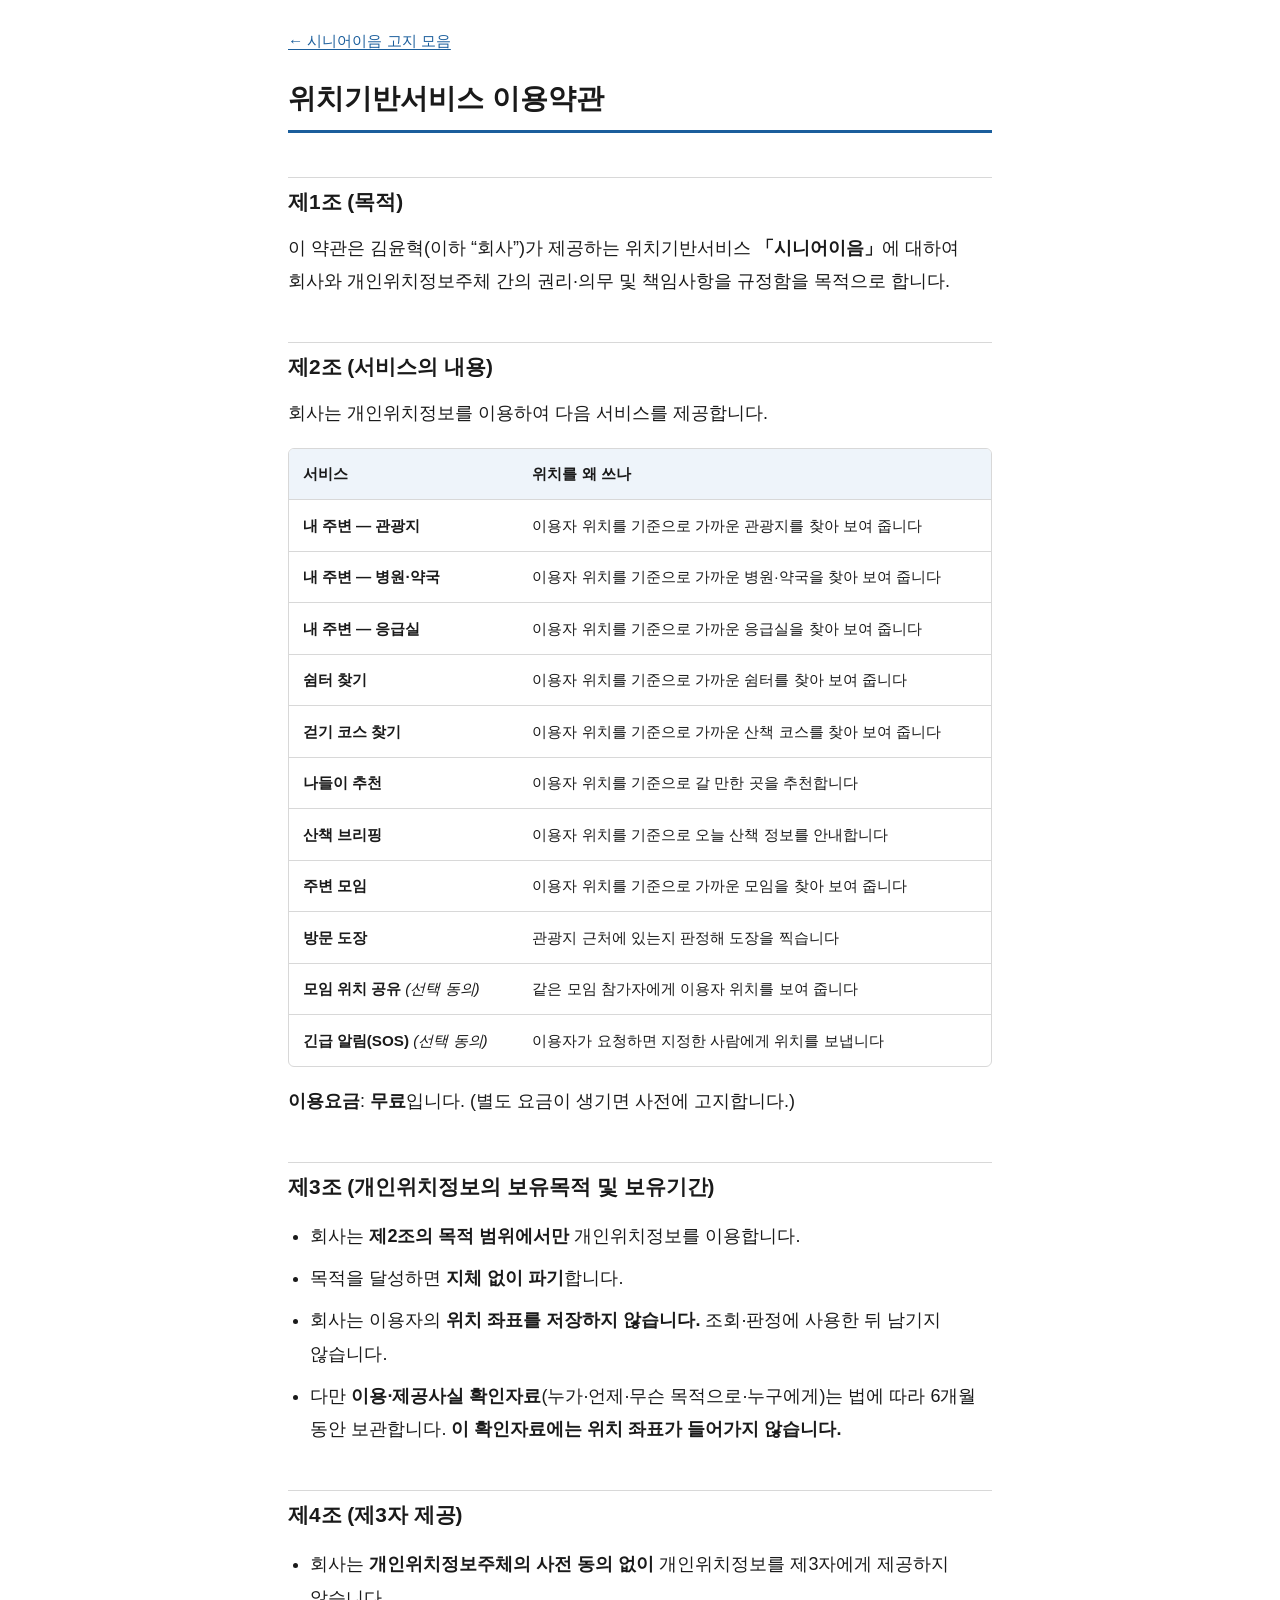
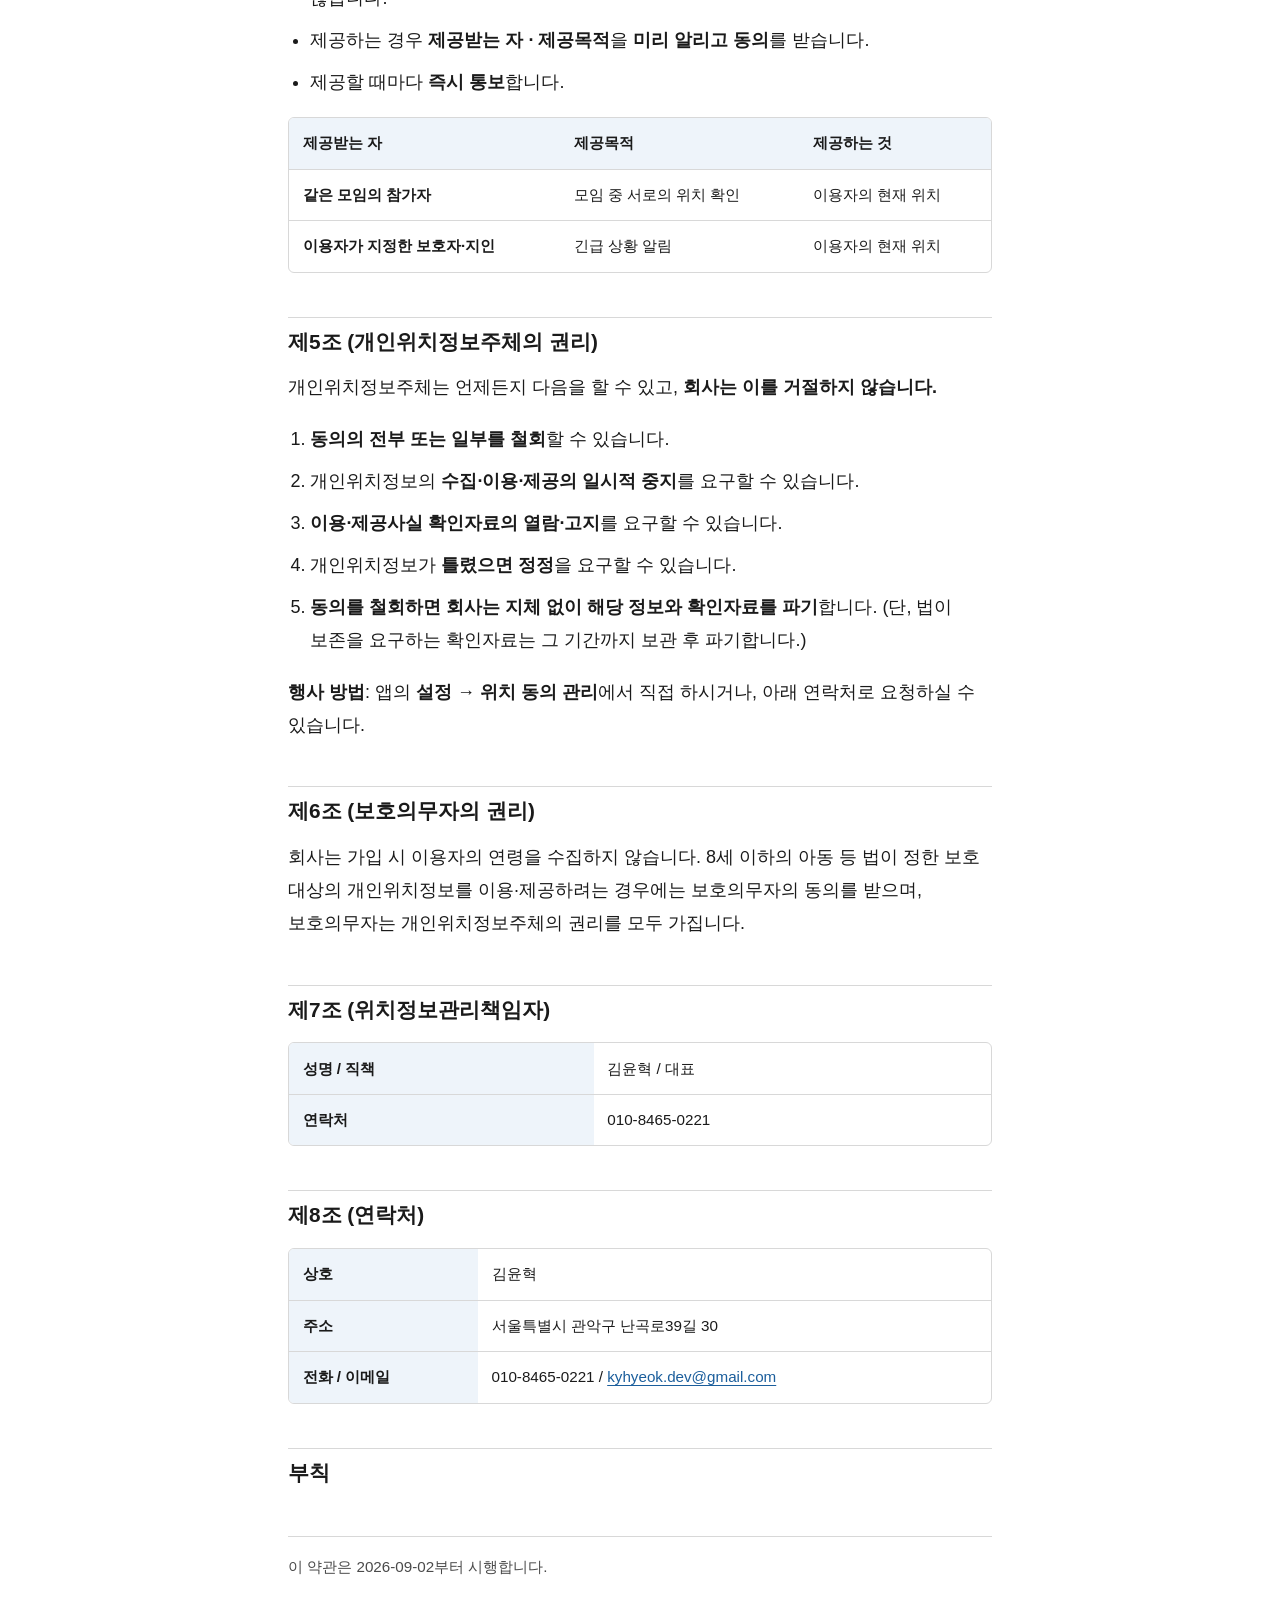
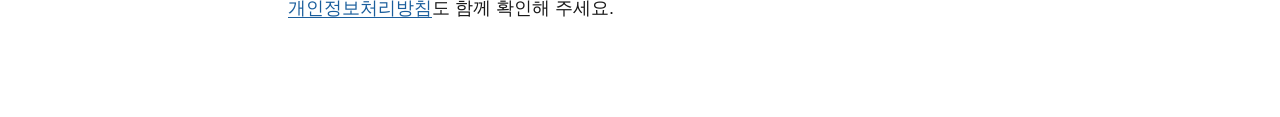
==== location-terms/index.html @ 217b523b "시니어이음 법적 고지 페이지 — 방침·위치약관·계정삭제 3장 정본은 seniorhub-app/docs/2026-08-02-스토어-등록-서식/ 의 마크다운이고 이것은 게시용 사본이다" ====
<!doctype html>
<html lang="ko">
<head>
<meta charset="utf-8">
<meta name="viewport" content="width=device-width, initial-scale=1">
<title>위치기반서비스 이용약관 — 시니어이음</title>
<meta name="description" content="시니어이음 위치기반서비스 이용약관">
<link rel="stylesheet" href="../style.css">
</head>
<body>
<main>
<a class="back" href="../">← 시니어이음 고지 모음</a>

<h1>위치기반서비스 이용약관</h1>

<h2>제1조 (목적)</h2>

<p>이 약관은 김윤혁(이하 &ldquo;회사&rdquo;)가 제공하는 위치기반서비스
<strong>「시니어이음」</strong>에 대하여 회사와 개인위치정보주체 간의 권리·의무 및 책임사항을
규정함을 목적으로 합니다.</p>

<h2>제2조 (서비스의 내용)</h2>

<p>회사는 개인위치정보를 이용하여 다음 서비스를 제공합니다.</p>

<div class="table-wrap">
<table>
<thead><tr><th>서비스</th><th>위치를 왜 쓰나</th></tr></thead>
<tbody>
<tr><td><strong>내 주변 — 관광지</strong></td><td>이용자 위치를 기준으로 가까운 관광지를 찾아 보여 줍니다</td></tr>
<tr><td><strong>내 주변 — 병원·약국</strong></td><td>이용자 위치를 기준으로 가까운 병원·약국을 찾아 보여 줍니다</td></tr>
<tr><td><strong>내 주변 — 응급실</strong></td><td>이용자 위치를 기준으로 가까운 응급실을 찾아 보여 줍니다</td></tr>
<tr><td><strong>쉼터 찾기</strong></td><td>이용자 위치를 기준으로 가까운 쉼터를 찾아 보여 줍니다</td></tr>
<tr><td><strong>걷기 코스 찾기</strong></td><td>이용자 위치를 기준으로 가까운 산책 코스를 찾아 보여 줍니다</td></tr>
<tr><td><strong>나들이 추천</strong></td><td>이용자 위치를 기준으로 갈 만한 곳을 추천합니다</td></tr>
<tr><td><strong>산책 브리핑</strong></td><td>이용자 위치를 기준으로 오늘 산책 정보를 안내합니다</td></tr>
<tr><td><strong>주변 모임</strong></td><td>이용자 위치를 기준으로 가까운 모임을 찾아 보여 줍니다</td></tr>
<tr><td><strong>방문 도장</strong></td><td>관광지 근처에 있는지 판정해 도장을 찍습니다</td></tr>
<tr><td><strong>모임 위치 공유</strong> <em>(선택 동의)</em></td><td>같은 모임 참가자에게 이용자 위치를 보여 줍니다</td></tr>
<tr><td><strong>긴급 알림(SOS)</strong> <em>(선택 동의)</em></td><td>이용자가 요청하면 지정한 사람에게 위치를 보냅니다</td></tr>
</tbody>
</table>
</div>

<p><strong>이용요금</strong>: <strong>무료</strong>입니다. (별도 요금이 생기면 사전에 고지합니다.)</p>

<h2>제3조 (개인위치정보의 보유목적 및 보유기간)</h2>

<ul>
<li>회사는 <strong>제2조의 목적 범위에서만</strong> 개인위치정보를 이용합니다.</li>
<li>목적을 달성하면 <strong>지체 없이 파기</strong>합니다.</li>
<li>회사는 이용자의 <strong>위치 좌표를 저장하지 않습니다.</strong> 조회·판정에 사용한 뒤 남기지 않습니다.</li>
<li>다만 <strong>이용·제공사실 확인자료</strong>(누가·언제·무슨 목적으로·누구에게)는 법에 따라
6개월 동안 보관합니다.
<strong>이 확인자료에는 위치 좌표가 들어가지 않습니다.</strong></li>
</ul>

<h2>제4조 (제3자 제공)</h2>

<ul>
<li>회사는 <strong>개인위치정보주체의 사전 동의 없이</strong> 개인위치정보를 제3자에게 제공하지 않습니다.</li>
<li>제공하는 경우 <strong>제공받는 자 · 제공목적</strong>을 <strong>미리 알리고 동의</strong>를 받습니다.</li>
<li>제공할 때마다 <strong>즉시 통보</strong>합니다.</li>
</ul>

<div class="table-wrap">
<table>
<thead><tr><th>제공받는 자</th><th>제공목적</th><th>제공하는 것</th></tr></thead>
<tbody>
<tr><td><strong>같은 모임의 참가자</strong></td><td>모임 중 서로의 위치 확인</td><td>이용자의 현재 위치</td></tr>
<tr><td><strong>이용자가 지정한 보호자·지인</strong></td><td>긴급 상황 알림</td><td>이용자의 현재 위치</td></tr>
</tbody>
</table>
</div>

<h2>제5조 (개인위치정보주체의 권리)</h2>

<p>개인위치정보주체는 언제든지 다음을 할 수 있고, <strong>회사는 이를 거절하지 않습니다.</strong></p>

<ol>
<li><strong>동의의 전부 또는 일부를 철회</strong>할 수 있습니다.</li>
<li>개인위치정보의 <strong>수집·이용·제공의 일시적 중지</strong>를 요구할 수 있습니다.</li>
<li><strong>이용·제공사실 확인자료의 열람·고지</strong>를 요구할 수 있습니다.</li>
<li>개인위치정보가 <strong>틀렸으면 정정</strong>을 요구할 수 있습니다.</li>
<li><strong>동의를 철회하면 회사는 지체 없이 해당 정보와 확인자료를 파기</strong>합니다.
(단, 법이 보존을 요구하는 확인자료는 그 기간까지 보관 후 파기합니다.)</li>
</ol>

<p><strong>행사 방법</strong>: 앱의 <strong>설정 → 위치 동의 관리</strong>에서 직접 하시거나,
아래 연락처로 요청하실 수 있습니다.</p>

<h2>제6조 (보호의무자의 권리)</h2>

<p>회사는 가입 시 이용자의 연령을 수집하지 않습니다.
8세 이하의 아동 등 법이 정한 보호 대상의 개인위치정보를 이용·제공하려는 경우에는
보호의무자의 동의를 받으며, 보호의무자는 개인위치정보주체의 권리를 모두 가집니다.</p>

<h2>제7조 (위치정보관리책임자)</h2>

<div class="table-wrap">
<table>
<tbody>
<tr><th>성명 / 직책</th><td>김윤혁 / 대표</td></tr>
<tr><th>연락처</th><td>010-8465-0221</td></tr>
</tbody>
</table>
</div>

<h2>제8조 (연락처)</h2>

<div class="table-wrap">
<table>
<tbody>
<tr><th>상호</th><td>김윤혁</td></tr>
<tr><th>주소</th><td>서울특별시 관악구 난곡로39길 30</td></tr>
<tr><th>전화 / 이메일</th><td>010-8465-0221 / <a href="mailto:kyhyeok.dev@gmail.com">kyhyeok.dev@gmail.com</a></td></tr>
</tbody>
</table>
</div>

<h2>부칙</h2>

<p class="updated">이 약관은 2026-09-02부터 시행합니다.</p>

<p><a href="../privacy/">개인정보처리방침</a>도 함께 확인해 주세요.</p>

</main>
</body>
</html>
---- style.css ----
/* 시니어이음 법적 고지 페이지 공통 스타일
   판정 기준: 시니어 이용자가 휴대전화에서 읽는다 — 글자를 크게, 대비를 높게, 표는 가로 스크롤. */

:root {
  --bg: #ffffff;
  --fg: #1a1a1a;
  --muted: #4a4a4a;
  --line: #d8d8d8;
  --accent: #1b5e9c;
  --accent-bg: #eef4fa;
  --warn-bg: #fff4e5;
  --warn-line: #e0a24a;
  --max: 44rem;
}

@media (prefers-color-scheme: dark) {
  :root {
    --bg: #16181c;
    --fg: #e9e9ea;
    --muted: #b3b5ba;
    --line: #33363d;
    --accent: #7fb4e8;
    --accent-bg: #1d2733;
    --warn-bg: #2e2415;
    --warn-line: #8a6a2f;
  }
}

* { box-sizing: border-box; }

html { -webkit-text-size-adjust: 100%; }

body {
  margin: 0;
  padding: 1.5rem 1.25rem 5rem;
  background: var(--bg);
  color: var(--fg);
  font-family: -apple-system, BlinkMacSystemFont, "Apple SD Gothic Neo",
    "Malgun Gothic", "맑은 고딕", "Noto Sans KR", sans-serif;
  /* 시니어 기준: 본문 18px 이상 · 줄간격 1.85 */
  font-size: 18px;
  line-height: 1.85;
  word-break: keep-all;      /* 한글 단어 중간에서 안 끊기게 */
  overflow-wrap: break-word;
}

main { max-width: var(--max); margin: 0 auto; }

h1 {
  font-size: 1.75rem;
  line-height: 1.4;
  margin: 0 0 1.5rem;
  padding-bottom: 0.75rem;
  border-bottom: 3px solid var(--accent);
}

h2 {
  font-size: 1.3rem;
  line-height: 1.5;
  margin: 2.75rem 0 0.9rem;
  padding-top: 0.5rem;
  border-top: 1px solid var(--line);
}

h3 {
  font-size: 1.1rem;
  margin: 1.9rem 0 0.6rem;
  color: var(--accent);
}

p, li { margin: 0.7rem 0; }
ul, ol { padding-left: 1.4rem; }
li { margin: 0.55rem 0; }

strong { font-weight: 700; }

a {
  color: var(--accent);
  text-underline-offset: 3px;
}

/* 표 — 좁은 화면에서 본문을 밀지 않도록 자기 안에서만 가로 스크롤 */
.table-wrap {
  overflow-x: auto;
  -webkit-overflow-scrolling: touch;
  margin: 1.1rem 0;
  border: 1px solid var(--line);
  border-radius: 6px;
}

table {
  border-collapse: collapse;
  width: 100%;
  min-width: 22rem;
  font-size: 0.95rem;
}

th, td {
  border-bottom: 1px solid var(--line);
  padding: 0.7rem 0.85rem;
  text-align: left;
  vertical-align: top;
}

th {
  background: var(--accent-bg);
  font-weight: 700;
  white-space: nowrap;
}

tbody tr:last-child th,
tbody tr:last-child td { border-bottom: none; }

/* 강조 상자 */
.note {
  background: var(--accent-bg);
  border-left: 4px solid var(--accent);
  padding: 0.9rem 1.1rem;
  margin: 1.3rem 0;
  border-radius: 0 6px 6px 0;
}

.callout {
  background: var(--warn-bg);
  border-left: 4px solid var(--warn-line);
  padding: 0.9rem 1.1rem;
  margin: 1.3rem 0;
  border-radius: 0 6px 6px 0;
}

/* 🔴 게시 전에 반드시 채워야 하는 자리 — 남아 있으면 눈에 띄어야 한다 */
.blank {
  background: #ffe08a;
  color: #5a3d00;
  padding: 0.1em 0.4em;
  border-radius: 3px;
  font-weight: 700;
  border: 1px dashed #b8860b;
}

.updated {
  margin-top: 3rem;
  padding-top: 1rem;
  border-top: 1px solid var(--line);
  color: var(--muted);
  font-size: 0.95rem;
}

/* 목차(index) */
.doc-list { list-style: none; padding: 0; margin: 2rem 0 0; }
.doc-list li { margin: 0 0 1rem; }
.doc-list a {
  display: block;
  padding: 1.1rem 1.25rem;
  border: 2px solid var(--line);
  border-radius: 8px;
  text-decoration: none;
  color: var(--fg);
  font-size: 1.15rem;
  font-weight: 700;
}
.doc-list a:hover, .doc-list a:focus {
  border-color: var(--accent);
  background: var(--accent-bg);
}
.doc-list .desc {
  display: block;
  margin-top: 0.35rem;
  font-size: 0.95rem;
  font-weight: 400;
  color: var(--muted);
}

.back {
  display: inline-block;
  margin-bottom: 1.5rem;
  font-size: 0.95rem;
}

@media print {
  body { font-size: 11pt; padding: 0; }
  .back, .doc-list { display: none; }
  .table-wrap { overflow: visible; border: none; }
}
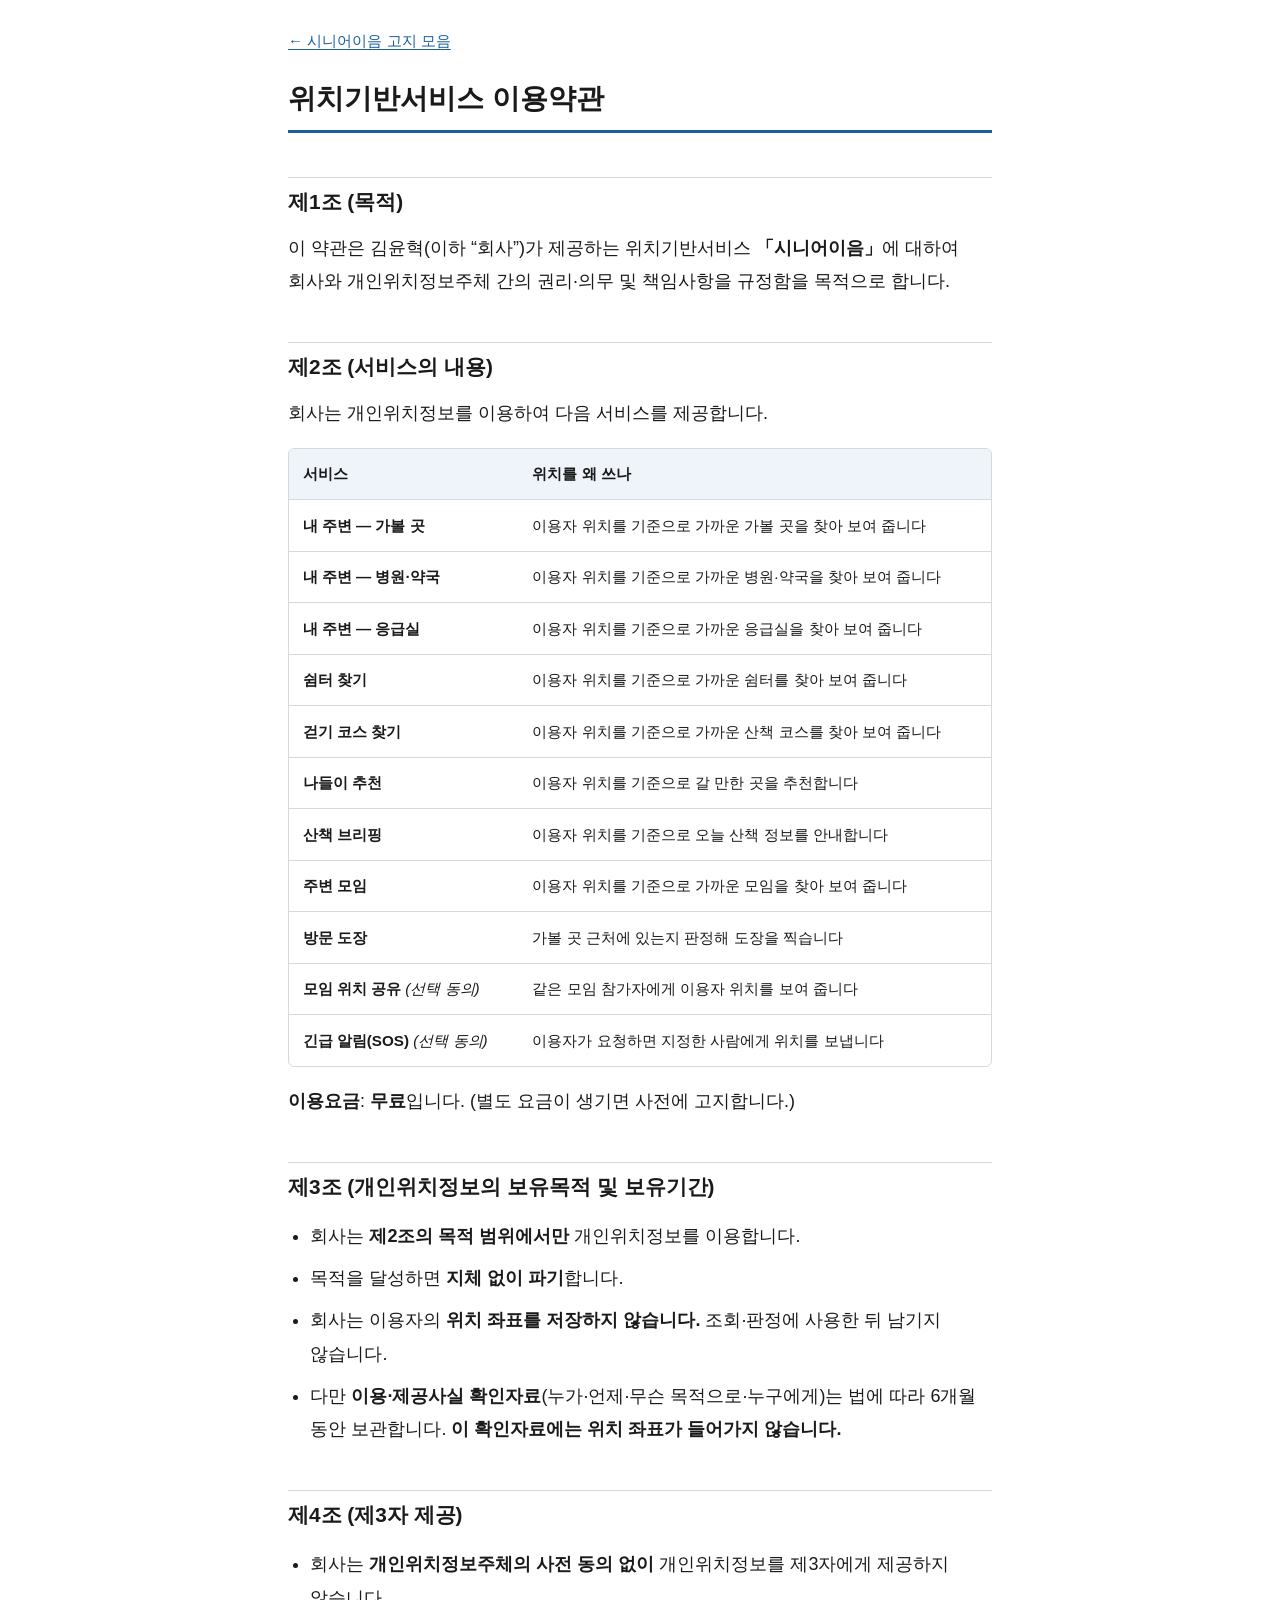
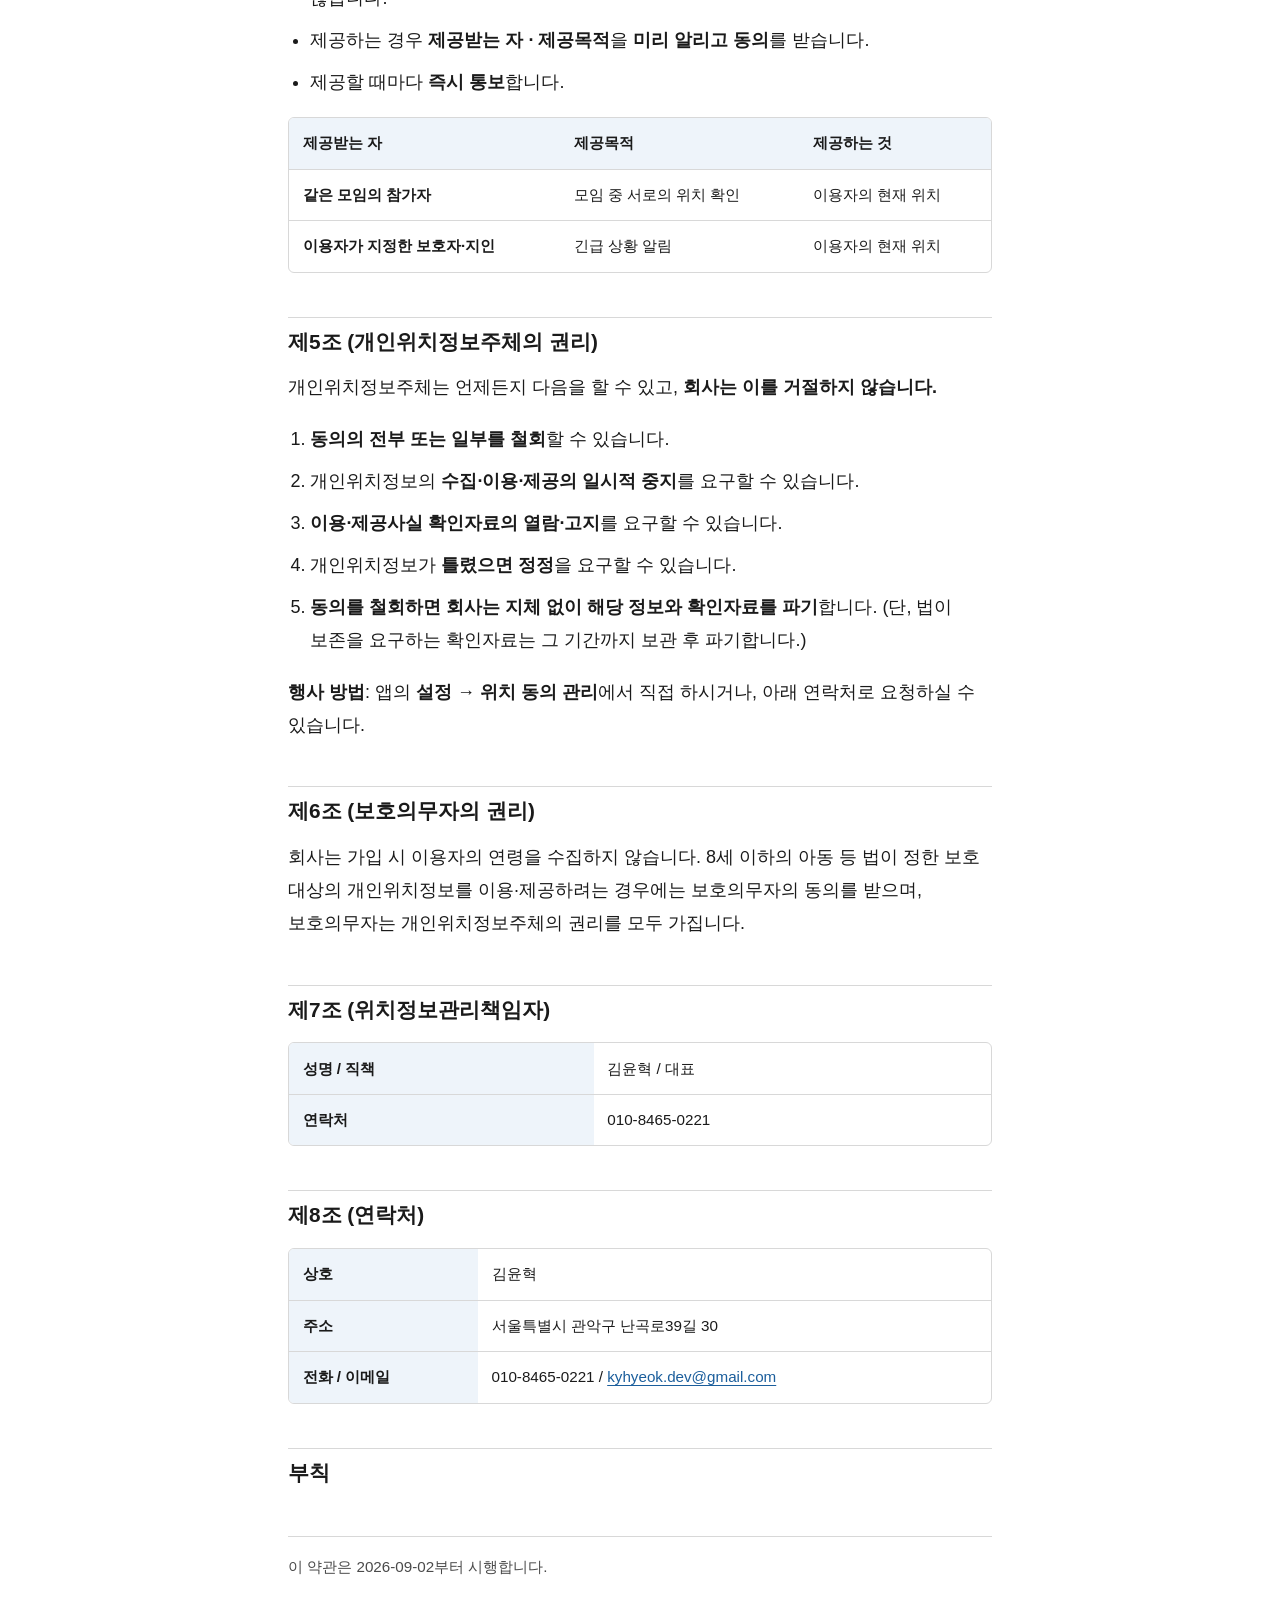
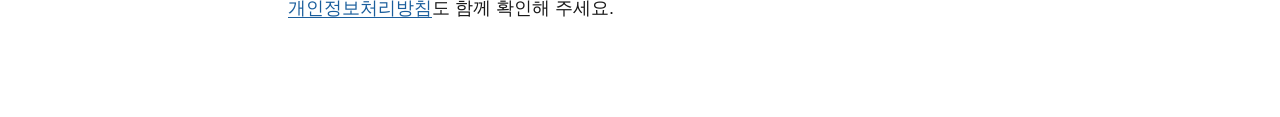
==== commit b3e0b0bc: "위치약관 제2조를 화면 용어에 맞춘다 — 「관광지」를 「가볼 곳」으로 09-03에 지도 칩을 「가볼 곳」으로 바꾸면서 약관과 화면이 갈렸다. 사용자 결정은 「게시본을 고친다」다. " ====
--- a/location-terms/index.html
+++ b/location-terms/index.html
@@ -27,7 +27,7 @@
 <table>
 <thead><tr><th>서비스</th><th>위치를 왜 쓰나</th></tr></thead>
 <tbody>
-<tr><td><strong>내 주변 — 관광지</strong></td><td>이용자 위치를 기준으로 가까운 관광지를 찾아 보여 줍니다</td></tr>
+<tr><td><strong>내 주변 — 가볼 곳</strong></td><td>이용자 위치를 기준으로 가까운 가볼 곳을 찾아 보여 줍니다</td></tr>
 <tr><td><strong>내 주변 — 병원·약국</strong></td><td>이용자 위치를 기준으로 가까운 병원·약국을 찾아 보여 줍니다</td></tr>
 <tr><td><strong>내 주변 — 응급실</strong></td><td>이용자 위치를 기준으로 가까운 응급실을 찾아 보여 줍니다</td></tr>
 <tr><td><strong>쉼터 찾기</strong></td><td>이용자 위치를 기준으로 가까운 쉼터를 찾아 보여 줍니다</td></tr>
@@ -35,7 +35,7 @@
 <tr><td><strong>나들이 추천</strong></td><td>이용자 위치를 기준으로 갈 만한 곳을 추천합니다</td></tr>
 <tr><td><strong>산책 브리핑</strong></td><td>이용자 위치를 기준으로 오늘 산책 정보를 안내합니다</td></tr>
 <tr><td><strong>주변 모임</strong></td><td>이용자 위치를 기준으로 가까운 모임을 찾아 보여 줍니다</td></tr>
-<tr><td><strong>방문 도장</strong></td><td>관광지 근처에 있는지 판정해 도장을 찍습니다</td></tr>
+<tr><td><strong>방문 도장</strong></td><td>가볼 곳 근처에 있는지 판정해 도장을 찍습니다</td></tr>
 <tr><td><strong>모임 위치 공유</strong> <em>(선택 동의)</em></td><td>같은 모임 참가자에게 이용자 위치를 보여 줍니다</td></tr>
 <tr><td><strong>긴급 알림(SOS)</strong> <em>(선택 동의)</em></td><td>이용자가 요청하면 지정한 사람에게 위치를 보냅니다</td></tr>
 </tbody>
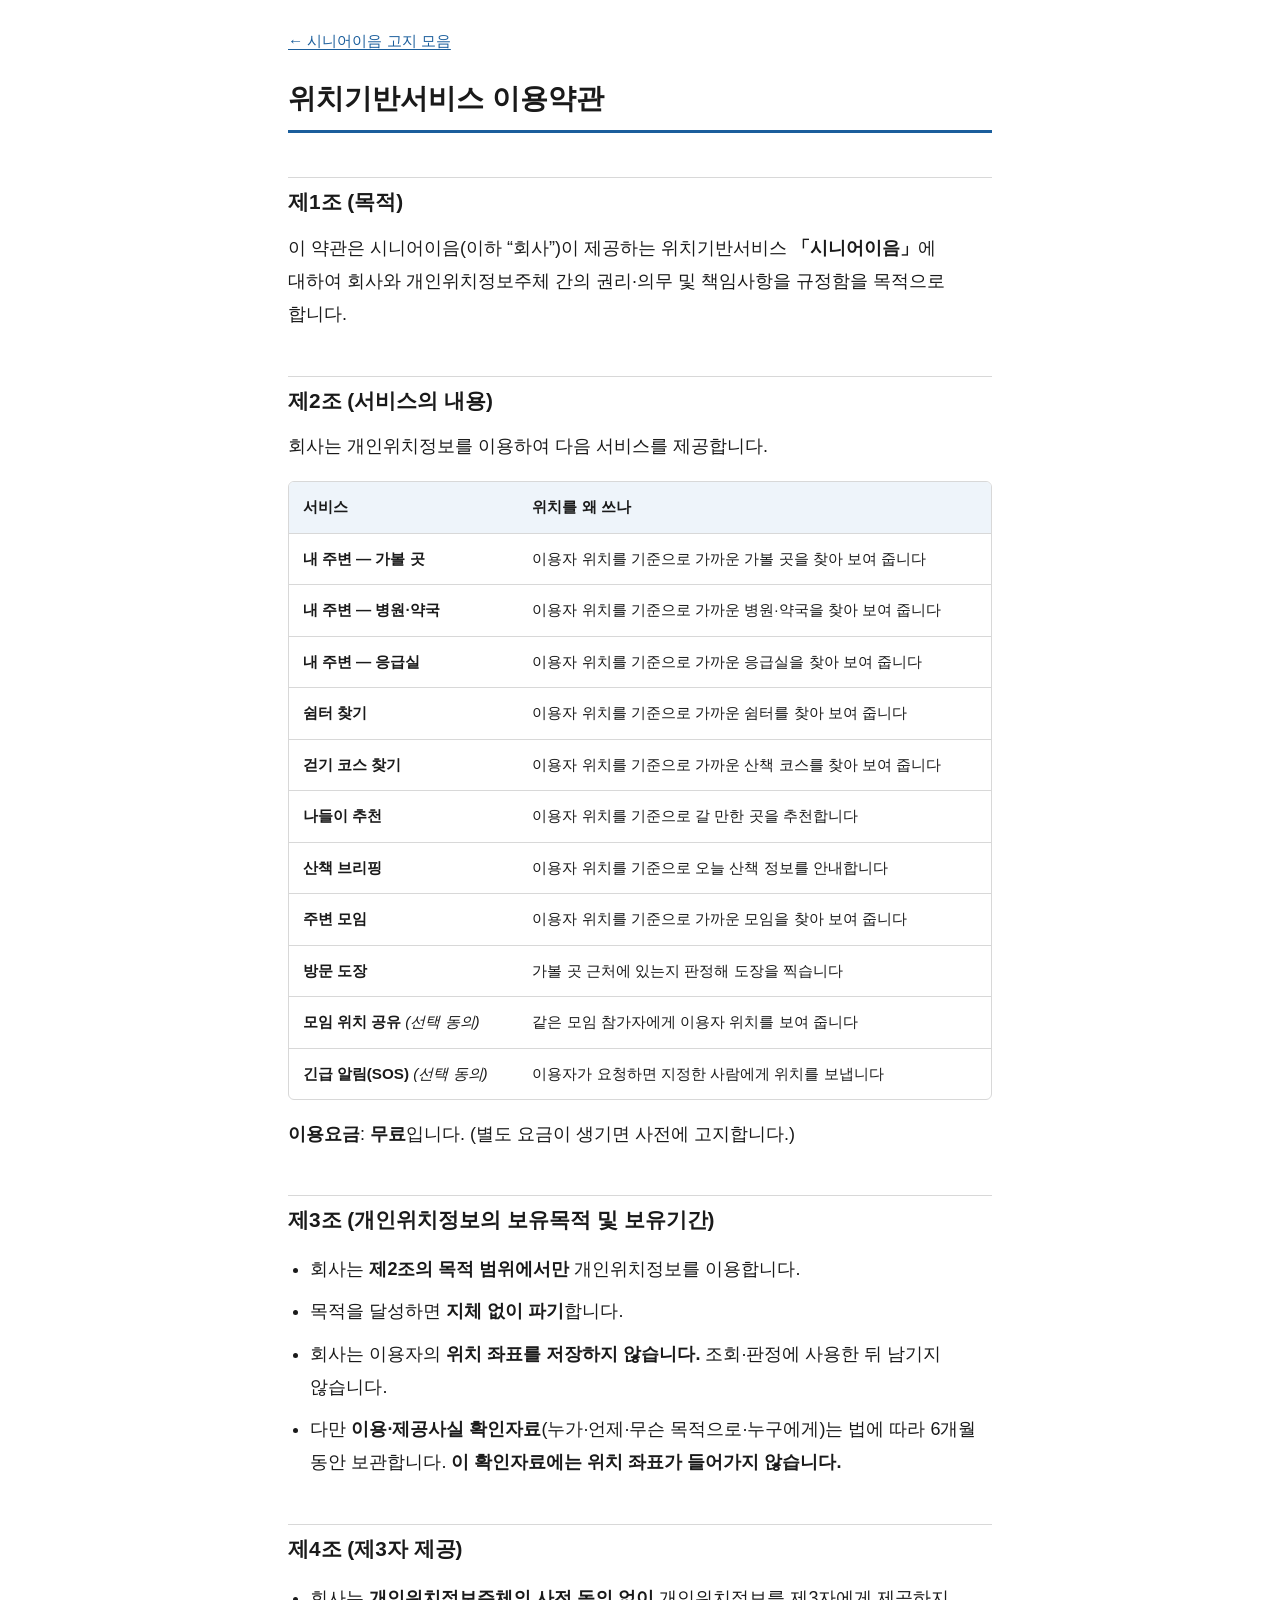
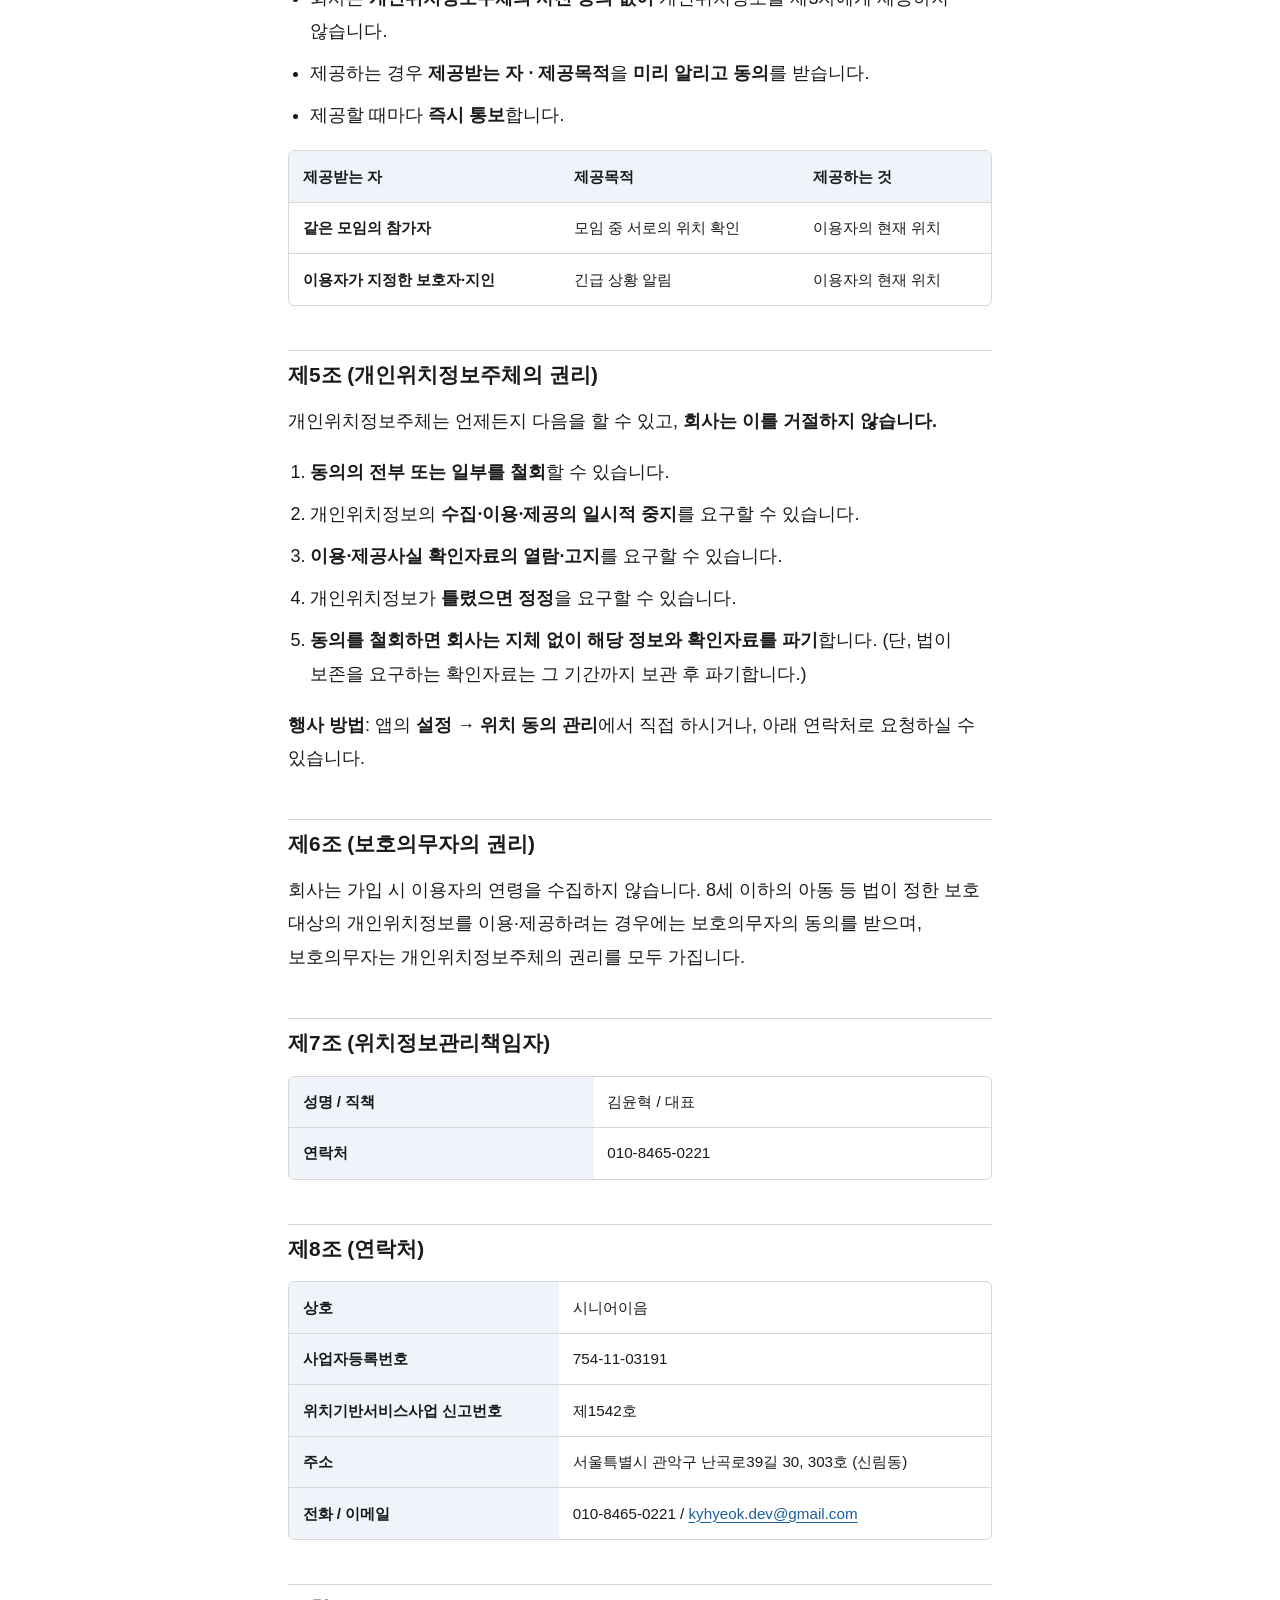
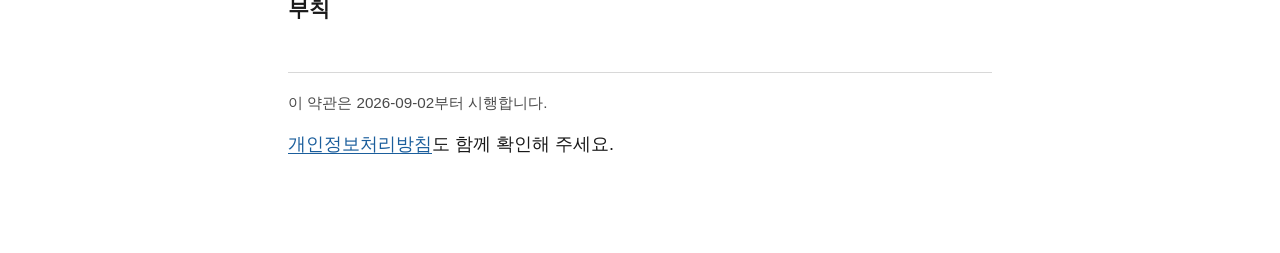
==== commit f98ca7b7: "고지 페이지의 상호를 「시니어이음」으로 바꾸고 법정 기재사항을 더한다 사업자등록·위치기반서비스사업 신고가 끝났다. 위치약관 제8조 표에 사업자등록번호(754-11-03191)와 신" ====
--- a/location-terms/index.html
+++ b/location-terms/index.html
@@ -15,7 +15,7 @@
 
 <h2>제1조 (목적)</h2>
 
-<p>이 약관은 김윤혁(이하 &ldquo;회사&rdquo;)가 제공하는 위치기반서비스
+<p>이 약관은 시니어이음(이하 &ldquo;회사&rdquo;)이 제공하는 위치기반서비스
 <strong>「시니어이음」</strong>에 대하여 회사와 개인위치정보주체 간의 권리·의무 및 책임사항을
 규정함을 목적으로 합니다.</p>
 
@@ -111,8 +111,10 @@
 <div class="table-wrap">
 <table>
 <tbody>
-<tr><th>상호</th><td>김윤혁</td></tr>
-<tr><th>주소</th><td>서울특별시 관악구 난곡로39길 30</td></tr>
+<tr><th>상호</th><td>시니어이음</td></tr>
+<tr><th>사업자등록번호</th><td>754-11-03191</td></tr>
+<tr><th>위치기반서비스사업 신고번호</th><td>제1542호</td></tr>
+<tr><th>주소</th><td>서울특별시 관악구 난곡로39길 30, 303호 (신림동)</td></tr>
 <tr><th>전화 / 이메일</th><td>010-8465-0221 / <a href="mailto:kyhyeok.dev@gmail.com">kyhyeok.dev@gmail.com</a></td></tr>
 </tbody>
 </table>
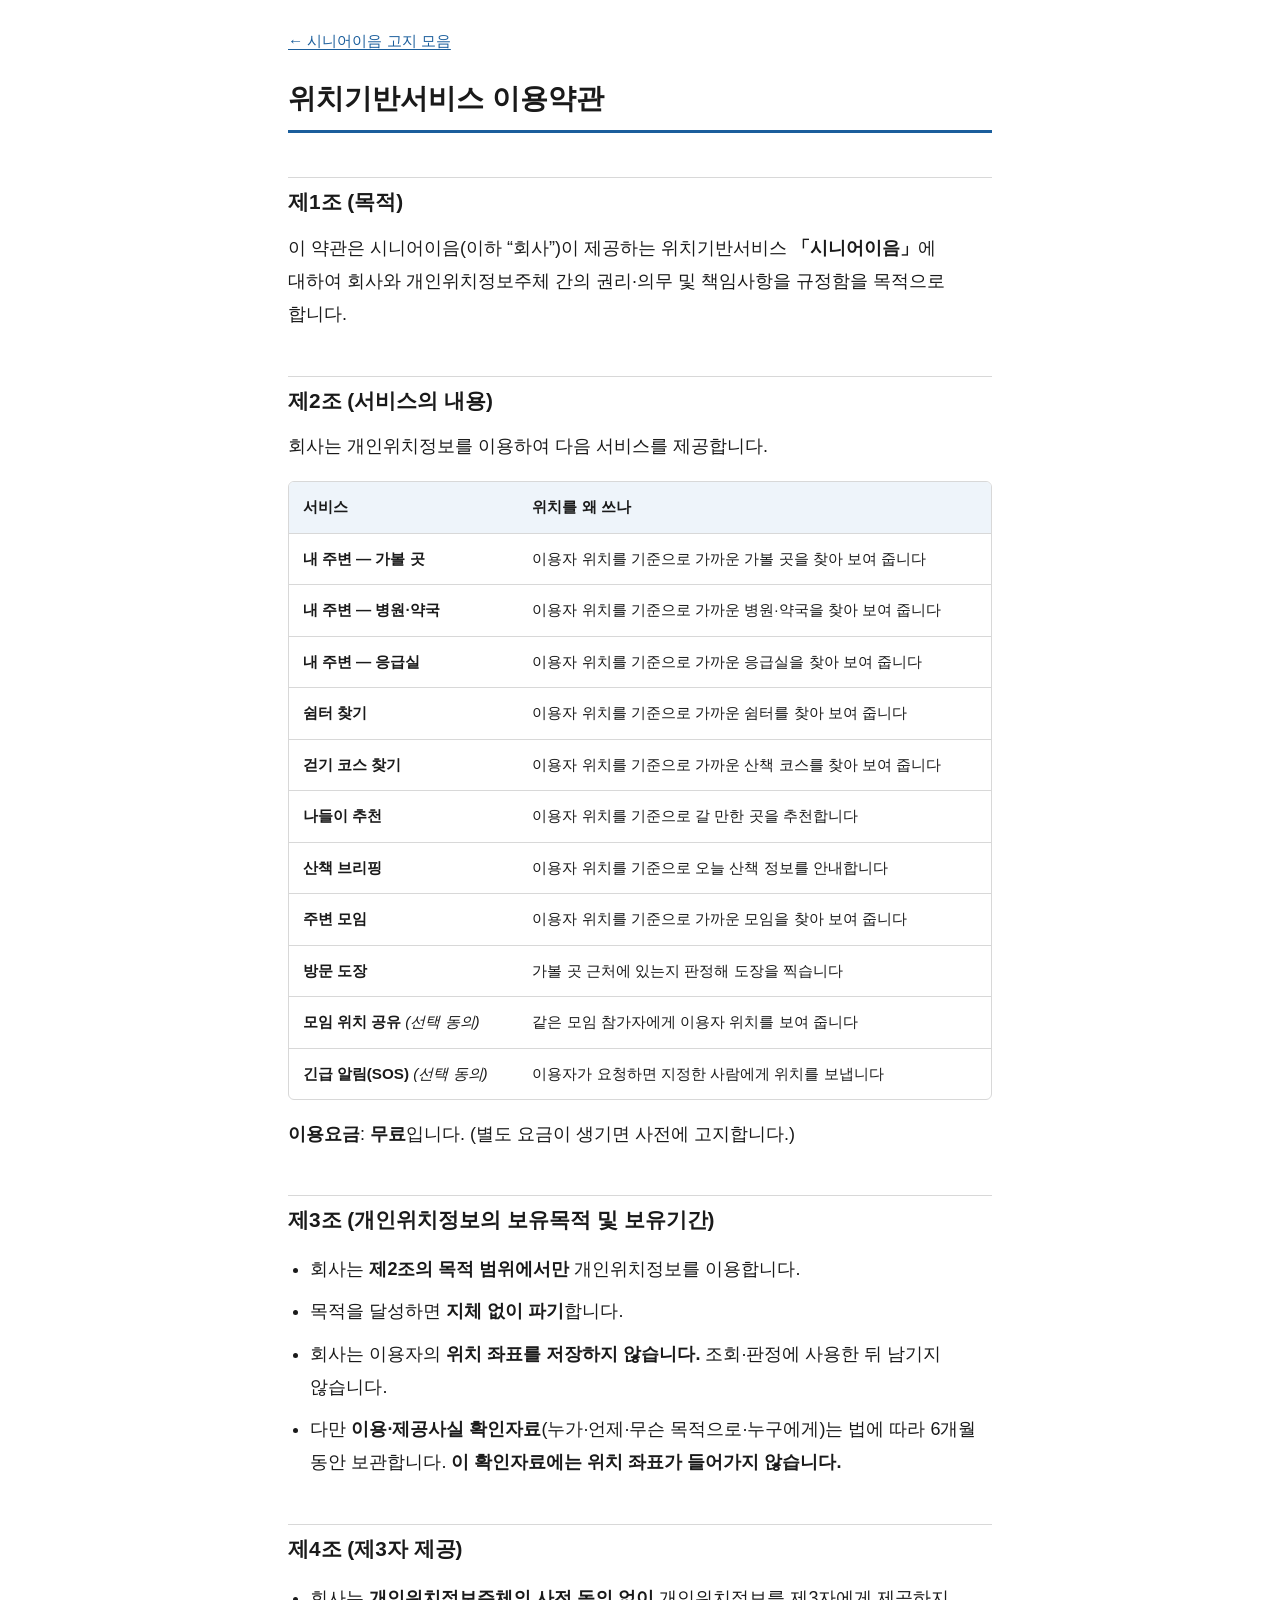
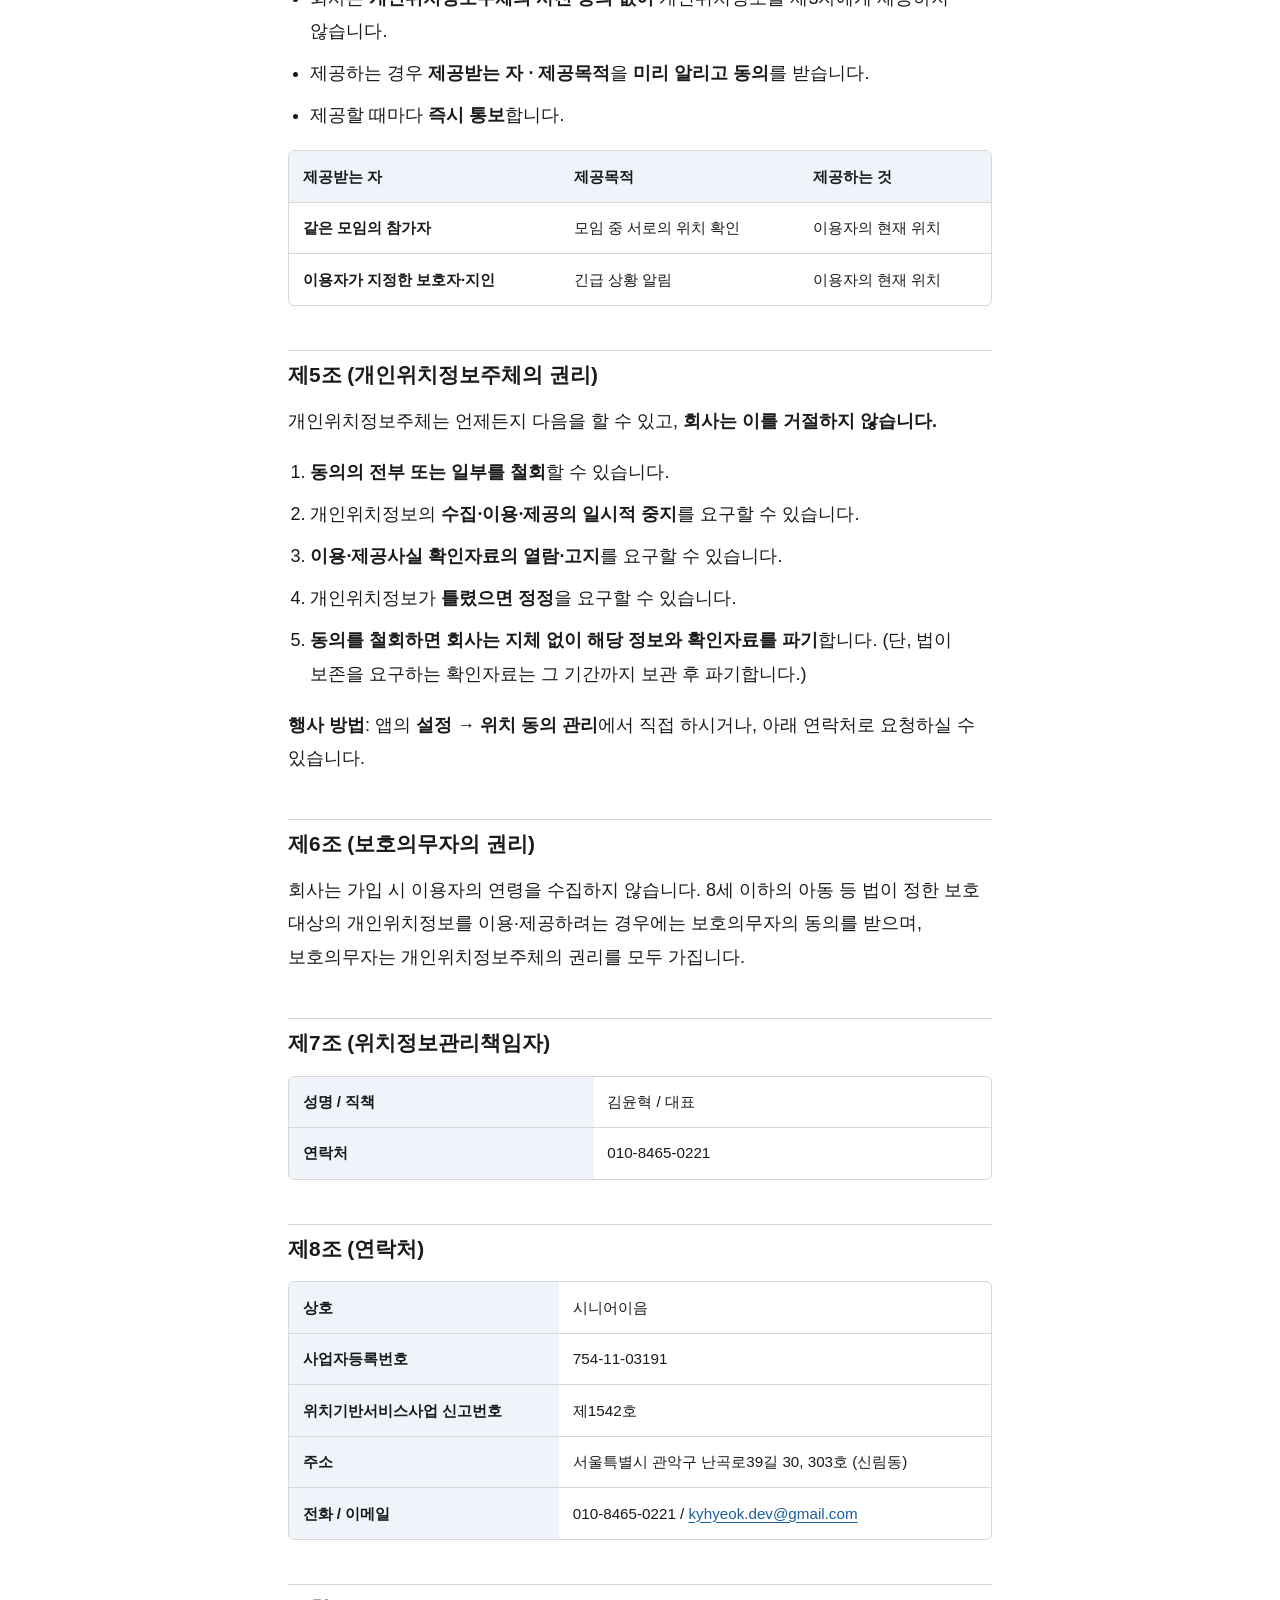
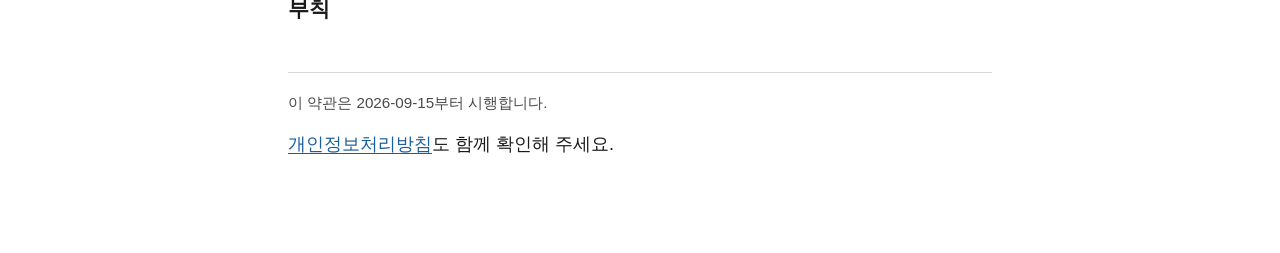
==== commit c9e7fedc: "위치약관 부칙 시행일을 2026-09-15로 — 09-15 문안 변경 · 서버 판과 맞춘다(사용자 결정 11-18) Co-Authored-By: Claude Opus 5.5 <no" ====
--- a/location-terms/index.html
+++ b/location-terms/index.html
@@ -122,7 +122,7 @@
 
 <h2>부칙</h2>
 
-<p class="updated">이 약관은 2026-09-02부터 시행합니다.</p>
+<p class="updated">이 약관은 2026-09-15부터 시행합니다.</p>
 
 <p><a href="../privacy/">개인정보처리방침</a>도 함께 확인해 주세요.</p>
 
